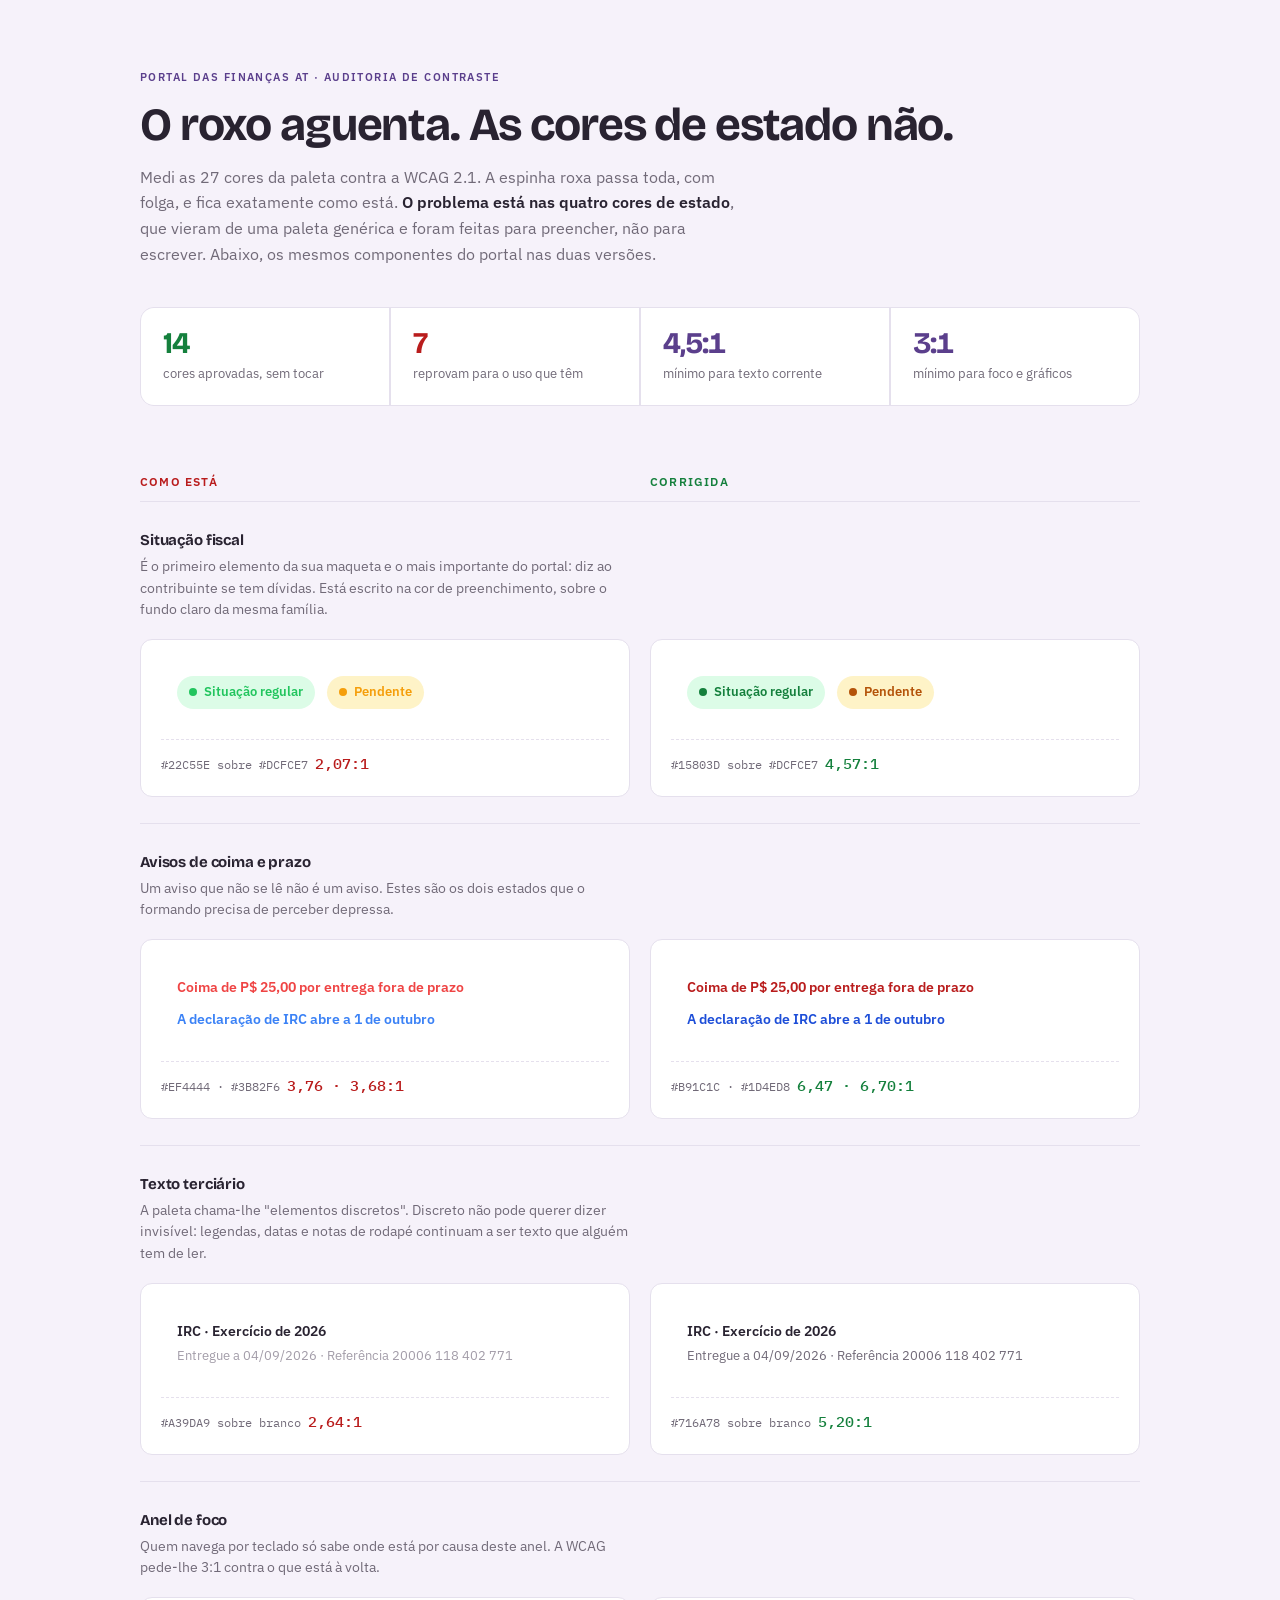
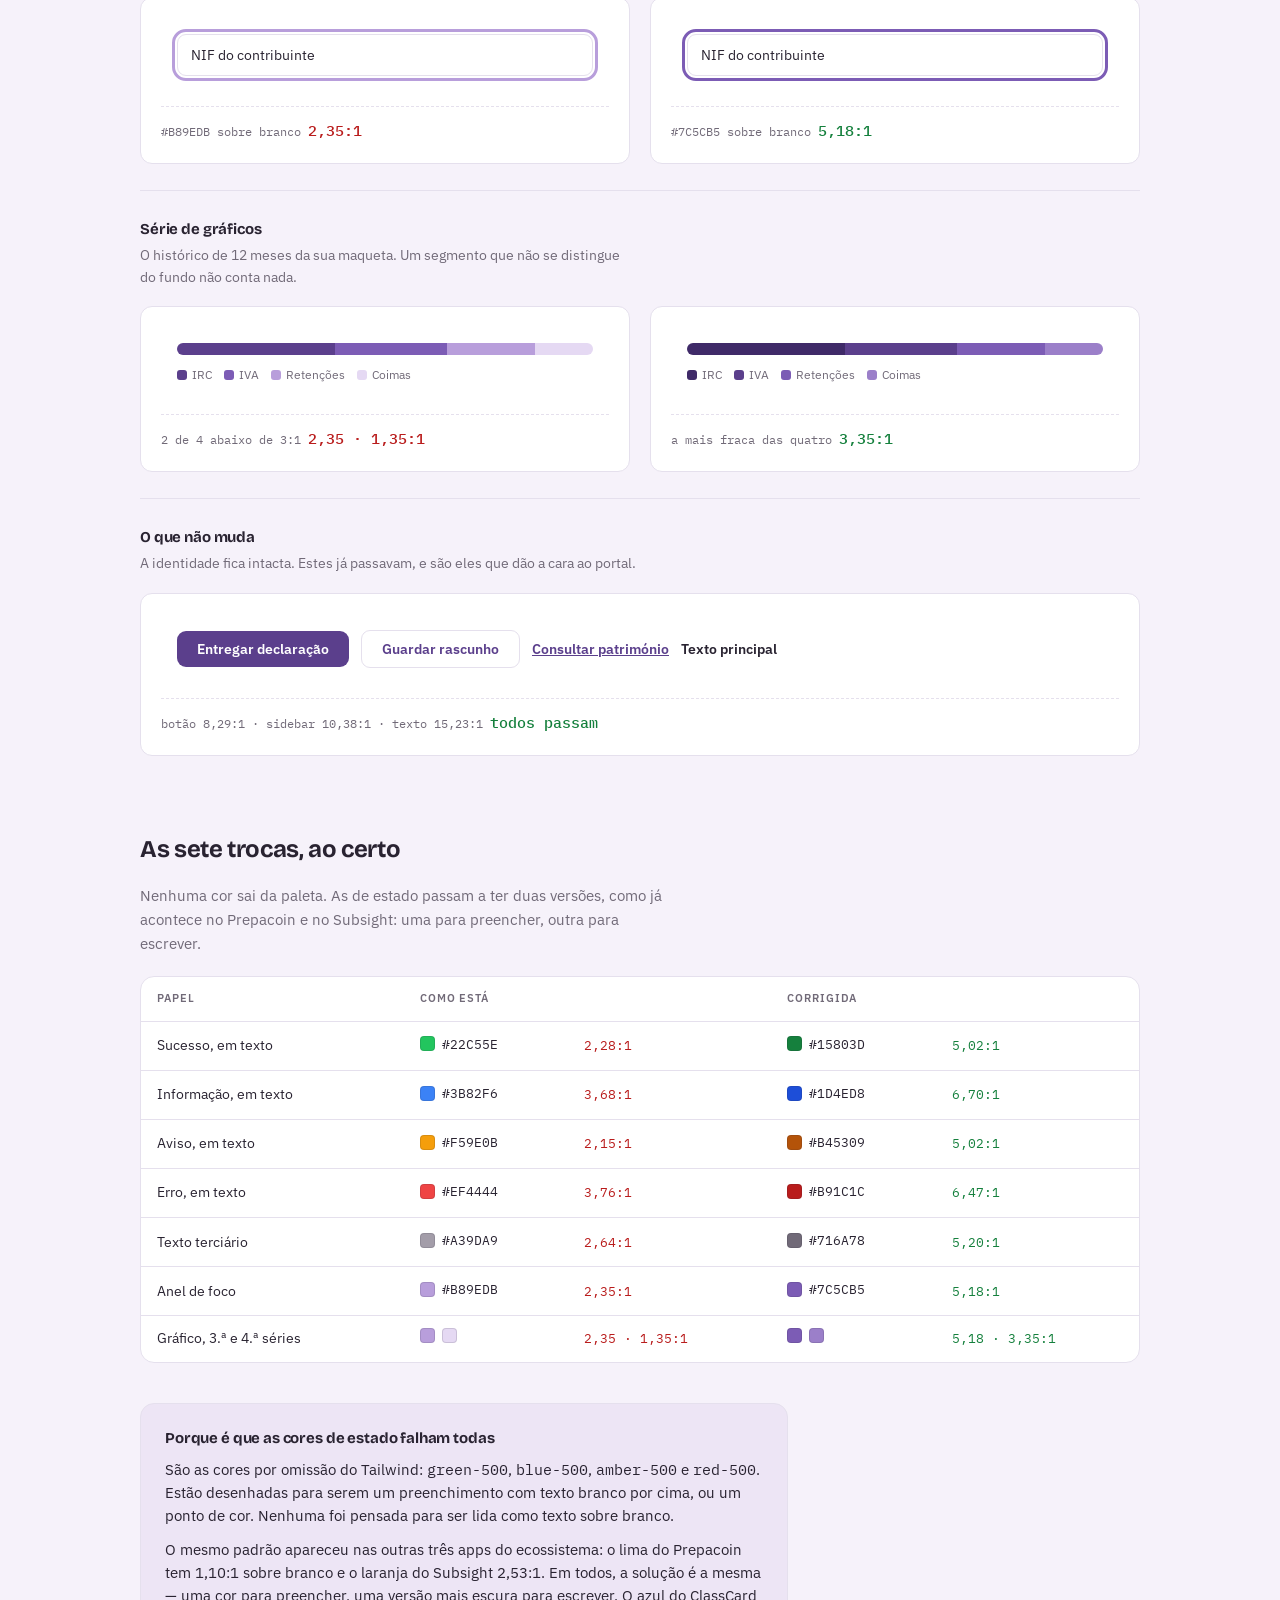
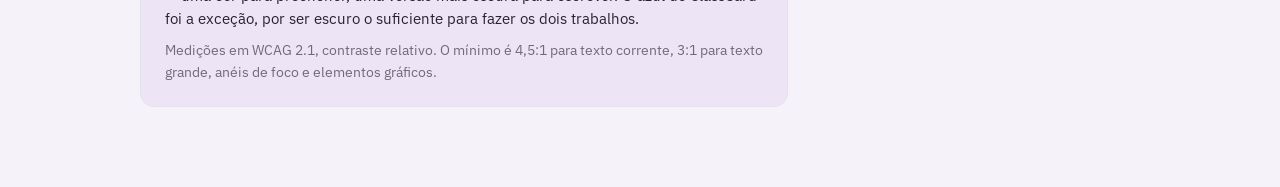
==== index.html @ 472fa44b "feat(at): biblioteca de design com a paleta auditada Primeiro passo do Portal das Finanças AT. A pág" ====
<!DOCTYPE html>
<html lang="pt-PT">
<head>
  <meta charset="UTF-8" />
  <meta name="viewport" content="width=device-width, initial-scale=1.0" />
  <title>Paleta do Portal das Finanças — Portal das Finanças AT</title>
  <link rel="preconnect" href="https://fonts.googleapis.com" />
  <link rel="preconnect" href="https://fonts.gstatic.com" crossorigin />
  <link rel="stylesheet" href="https://fonts.googleapis.com/css2?family=Bricolage+Grotesque:opsz,wght@12..96,500;12..96,700&family=IBM+Plex+Mono:wght@400;500&family=IBM+Plex+Sans:wght@400;500;600&display=swap" />
  <link rel="stylesheet" href="web/biblioteca/at.css?v=CSS" />
  <style>
    /* Só o que é próprio desta página. Cores, tipografia, forma e ritmo
       vivem em web/biblioteca/at.css. */

    .env { max-width: 1080px; margin: 0 auto; padding: clamp(28px, 5vw, 64px) clamp(18px, 4vw, 40px) 80px; }

    .selo {
      display: inline-block; font-size: 11px; font-weight: 600;
      letter-spacing: .13em; text-transform: uppercase;
      color: var(--at-roxo); margin-bottom: 14px;
    }
    .abre { max-width: 60ch; color: var(--at-texto-suave); margin-top: 16px; font-size: 16px; }
    .abre strong { color: var(--at-texto); font-weight: 600; }

    .rac, .rc { font-family: "IBM Plex Mono", ui-monospace, monospace; font-variant-numeric: tabular-nums; }

    /* veredicto */
    .veredicto {
      display: grid; gap: 2px; margin: 40px 0 8px;
      grid-template-columns: repeat(auto-fit, minmax(210px, 1fr));
      background: var(--at-linha); border: 1px solid var(--at-linha);
      border-radius: var(--at-r-painel); overflow: hidden;
    }
    .vc { background: var(--at-superficie); padding: 20px 22px; }
    .vc .n {
      font-family: "Bricolage Grotesque", sans-serif; font-size: 30px;
      font-weight: 700; line-height: 1; letter-spacing: -0.03em;
    }
    .vc .r { font-size: 13px; color: var(--at-texto-suave); margin-top: 6px; }
    .vc.bom .n { color: var(--at-ok-texto); }
    .vc.mau .n { color: var(--at-erro-texto); }

    /* cabeçalho das colunas, que acompanha o scroll */
    .colunas {
      position: sticky; top: 0; z-index: 2;
      display: grid; grid-template-columns: 1fr 1fr; gap: 20px;
      background: var(--at-chao); padding: 14px 0 10px; margin-top: 52px;
      border-bottom: 1px solid var(--at-linha);
    }
    .colunas div { font-size: 12px; font-weight: 600; letter-spacing: .1em; text-transform: uppercase; }
    .colunas .esq { color: var(--at-erro-texto); }
    .colunas .dir { color: var(--at-ok-texto); }

    /* linhas de comparação */
    .linha { padding: 26px 0; border-bottom: 1px solid var(--at-linha); }
    .linha > h3 { margin-bottom: 4px; }
    .linha > .porque { font-size: 13.5px; color: var(--at-texto-suave); max-width: 62ch; margin-bottom: 18px; }
    .par { display: grid; grid-template-columns: 1fr 1fr; gap: 20px; }
    .cel {
      background: var(--at-superficie); border: 1px solid var(--at-linha);
      border-radius: var(--at-r-panel, 12px); padding: 20px;
      display: flex; flex-direction: column; gap: 14px; min-width: 0;
    }
    .rac {
      font-size: 12px; display: flex; align-items: baseline; gap: 7px;
      padding-top: 12px; border-top: 1px dashed var(--at-linha); margin-top: auto;
    }
    .rac b { font-size: 15px; font-weight: 500; }
    .rac .falha { color: var(--at-erro-texto); }
    .rac .passa { color: var(--at-ok-texto); }
    .rac .cod { color: var(--at-texto-suave); }

    /* ── espécimes ────────────────────────────────────────────────
       Estes fragmentos mostram as cores EXATAS das duas paletas, por
       isso não passam pelos tokens: são amostras, não interface. É o
       único sítio da folha onde um literal é o correto. */
    .amostra { background: #FFFFFF; border-radius: var(--at-r-controlo); padding: 16px; }

    .badge {
      display: inline-flex; align-items: center; gap: 7px;
      font-size: 13px; font-weight: 600; padding: 6px 12px;
      border-radius: var(--at-r-pilula);
    }
    .badge .pt { width: 8px; height: 8px; border-radius: 50%; flex-shrink: 0; }
    .badge + .badge { margin-left: 8px; }

    .btn {
      display: inline-flex; align-items: center; justify-content: center;
      font: 600 14px/1 "IBM Plex Sans", sans-serif;
      padding: 11px 20px; border-radius: var(--at-r-controlo); border: none;
    }
    .campo {
      width: 100%; font: 400 14px/1 "IBM Plex Sans", sans-serif;
      padding: 11px 13px; border-radius: var(--at-r-controlo);
      background: #fff; border: 1px solid #E5E0ED; color: #292331;
    }

    .barras { display: flex; height: 12px; border-radius: var(--at-r-pilula); overflow: hidden; }
    .barras span { display: block; }
    .leg { display: flex; flex-wrap: wrap; gap: 12px; font-size: 12px; color: #716A78; margin-top: 10px; }
    .leg i { width: 10px; height: 10px; border-radius: 3px; display: inline-block; margin-right: 5px; vertical-align: -1px; }

    /* tabela */
    .tab-env {
      overflow-x: auto; margin-top: 14px; border: 1px solid var(--at-linha);
      border-radius: var(--at-r-painel); background: var(--at-superficie);
    }
    table { width: 100%; border-collapse: collapse; font-size: 13.5px; min-width: 560px; }
    th {
      text-align: left; font-size: 11px; font-weight: 600; letter-spacing: .08em;
      text-transform: uppercase; color: var(--at-texto-suave);
      padding: 13px 16px; border-bottom: 1px solid var(--at-linha); white-space: nowrap;
    }
    td { padding: 12px 16px; border-bottom: 1px solid var(--at-linha); vertical-align: middle; }
    tr:last-child td { border-bottom: none; }
    .pastilha { display: inline-flex; align-items: center; gap: 7px; }
    .pastilha i { width: 15px; height: 15px; border-radius: 4px; border: 1px solid rgba(41,35,49,.14); flex-shrink: 0; }
    td .rc { font-size: 12.5px; }

    .nota {
      margin-top: 40px; padding: 22px 24px; border-radius: var(--at-r-painel);
      background: var(--at-roxo-veu); border: 1px solid var(--at-linha);
      font-size: 14.5px; max-width: 72ch;
    }
    .nota h3 { margin-bottom: 8px; }
    .nota p + p { margin-top: 10px; }

    a { color: var(--at-roxo); }

    @media (max-width: 720px) {
      .par, .colunas { grid-template-columns: 1fr; }
      .colunas { position: static; }
      .cel { gap: 12px; }
    }
  </style>
</head>
<body>
<div class="env">

  <span class="selo">Portal das Finanças AT · Auditoria de contraste</span>
  <h1>O roxo aguenta. As cores de estado não.</h1>
  <p class="abre">
    Medi as 27 cores da paleta contra a WCAG 2.1. A espinha roxa passa toda,
    com folga, e fica exatamente como está. <strong>O problema está nas quatro
    cores de estado</strong>, que vieram de uma paleta genérica e foram feitas
    para preencher, não para escrever. Abaixo, os mesmos componentes do portal
    nas duas versões.
  </p>

  <div class="veredicto">
    <div class="vc bom"><div class="n">14</div><div class="r">cores aprovadas, sem tocar</div></div>
    <div class="vc mau"><div class="n">7</div><div class="r">reprovam para o uso que têm</div></div>
    <div class="vc"><div class="n mono" style="color:var(--at-roxo)">4,5:1</div><div class="r">mínimo para texto corrente</div></div>
    <div class="vc"><div class="n mono" style="color:var(--at-roxo)">3:1</div><div class="r">mínimo para foco e gráficos</div></div>
  </div>

  <div class="colunas">
    <div class="esq">Como está</div>
    <div class="dir">Corrigida</div>
  </div>

  <!-- 1. situação fiscal -->
  <section class="linha">
    <h3>Situação fiscal</h3>
    <p class="porque">
      É o primeiro elemento da sua maqueta e o mais importante do portal:
      diz ao contribuinte se tem dívidas. Está escrito na cor de preenchimento,
      sobre o fundo claro da mesma família.
    </p>
    <div class="par">
      <div class="cel">
        <div class="amostra">
          <span class="badge" style="background:#DCFCE7; color:#22C55E">
            <span class="pt" style="background:#22C55E"></span>Situação regular
          </span>
          <span class="badge" style="background:#FEF3C7; color:#F59E0B">
            <span class="pt" style="background:#F59E0B"></span>Pendente
          </span>
        </div>
        <div class="rac"><span class="cod">#22C55E sobre #DCFCE7</span> <b class="falha">2,07:1</b></div>
      </div>
      <div class="cel">
        <div class="amostra">
          <span class="badge" style="background:#DCFCE7; color:#15803D">
            <span class="pt" style="background:#15803D"></span>Situação regular
          </span>
          <span class="badge" style="background:#FEF3C7; color:#B45309">
            <span class="pt" style="background:#B45309"></span>Pendente
          </span>
        </div>
        <div class="rac"><span class="cod">#15803D sobre #DCFCE7</span> <b class="passa">4,57:1</b></div>
      </div>
    </div>
  </section>

  <!-- 2. alertas -->
  <section class="linha">
    <h3>Avisos de coima e prazo</h3>
    <p class="porque">
      Um aviso que não se lê não é um aviso. Estes são os dois estados que
      o formando precisa de perceber depressa.
    </p>
    <div class="par">
      <div class="cel">
        <div class="amostra">
          <p style="margin:0 0 10px; color:#EF4444; font-weight:600; font-size:14px">
            Coima de P$ 25,00 por entrega fora de prazo
          </p>
          <p style="margin:0; color:#3B82F6; font-weight:600; font-size:14px">
            A declaração de IRC abre a 1 de outubro
          </p>
        </div>
        <div class="rac"><span class="cod">#EF4444 · #3B82F6</span> <b class="falha">3,76 · 3,68:1</b></div>
      </div>
      <div class="cel">
        <div class="amostra">
          <p style="margin:0 0 10px; color:#B91C1C; font-weight:600; font-size:14px">
            Coima de P$ 25,00 por entrega fora de prazo
          </p>
          <p style="margin:0; color:#1D4ED8; font-weight:600; font-size:14px">
            A declaração de IRC abre a 1 de outubro
          </p>
        </div>
        <div class="rac"><span class="cod">#B91C1C · #1D4ED8</span> <b class="passa">6,47 · 6,70:1</b></div>
      </div>
    </div>
  </section>

  <!-- 3. texto terciário -->
  <section class="linha">
    <h3>Texto terciário</h3>
    <p class="porque">
      A paleta chama-lhe "elementos discretos". Discreto não pode querer
      dizer invisível: legendas, datas e notas de rodapé continuam a ser
      texto que alguém tem de ler.
    </p>
    <div class="par">
      <div class="cel">
        <div class="amostra">
          <p style="margin:0; color:#292331; font-weight:600; font-size:14px">IRC · Exercício de 2026</p>
          <p style="margin:4px 0 0; color:#A39DA9; font-size:13px">Entregue a 04/09/2026 · Referência 20006 118 402 771</p>
        </div>
        <div class="rac"><span class="cod">#A39DA9 sobre branco</span> <b class="falha">2,64:1</b></div>
      </div>
      <div class="cel">
        <div class="amostra">
          <p style="margin:0; color:#292331; font-weight:600; font-size:14px">IRC · Exercício de 2026</p>
          <p style="margin:4px 0 0; color:#716A78; font-size:13px">Entregue a 04/09/2026 · Referência 20006 118 402 771</p>
        </div>
        <div class="rac"><span class="cod">#716A78 sobre branco</span> <b class="passa">5,20:1</b></div>
      </div>
    </div>
  </section>

  <!-- 4. foco -->
  <section class="linha">
    <h3>Anel de foco</h3>
    <p class="porque">
      Quem navega por teclado só sabe onde está por causa deste anel.
      A WCAG pede-lhe 3:1 contra o que está à volta.
    </p>
    <div class="par">
      <div class="cel">
        <div class="amostra">
          <input class="campo" value="NIF do contribuinte" readonly
                 style="outline:3px solid #B89EDB; outline-offset:2px">
        </div>
        <div class="rac"><span class="cod">#B89EDB sobre branco</span> <b class="falha">2,35:1</b></div>
      </div>
      <div class="cel">
        <div class="amostra">
          <input class="campo" value="NIF do contribuinte" readonly
                 style="outline:3px solid #7C5CB5; outline-offset:2px">
        </div>
        <div class="rac"><span class="cod">#7C5CB5 sobre branco</span> <b class="passa">5,18:1</b></div>
      </div>
    </div>
  </section>

  <!-- 5. gráficos -->
  <section class="linha">
    <h3>Série de gráficos</h3>
    <p class="porque">
      O histórico de 12 meses da sua maqueta. Um segmento que não se
      distingue do fundo não conta nada.
    </p>
    <div class="par">
      <div class="cel">
        <div class="amostra">
          <div class="barras">
            <span style="width:38%; background:#5B3F8C"></span>
            <span style="width:27%; background:#7C5CB5"></span>
            <span style="width:21%; background:#B89EDB"></span>
            <span style="width:14%; background:#E5D9F3"></span>
          </div>
          <div class="leg">
            <span><i style="background:#5B3F8C"></i>IRC</span>
            <span><i style="background:#7C5CB5"></i>IVA</span>
            <span><i style="background:#B89EDB"></i>Retenções</span>
            <span><i style="background:#E5D9F3"></i>Coimas</span>
          </div>
        </div>
        <div class="rac"><span class="cod">2 de 4 abaixo de 3:1</span> <b class="falha">2,35 · 1,35:1</b></div>
      </div>
      <div class="cel">
        <div class="amostra">
          <div class="barras">
            <span style="width:38%; background:#3F2A68"></span>
            <span style="width:27%; background:#5B3F8C"></span>
            <span style="width:21%; background:#7C5CB5"></span>
            <span style="width:14%; background:#9B7FC9"></span>
          </div>
          <div class="leg">
            <span><i style="background:#3F2A68"></i>IRC</span>
            <span><i style="background:#5B3F8C"></i>IVA</span>
            <span><i style="background:#7C5CB5"></i>Retenções</span>
            <span><i style="background:#9B7FC9"></i>Coimas</span>
          </div>
        </div>
        <div class="rac"><span class="cod">a mais fraca das quatro</span> <b class="passa">3,35:1</b></div>
      </div>
    </div>
  </section>

  <!-- 6. o que não muda -->
  <section class="linha" style="border-bottom:none">
    <h3>O que não muda</h3>
    <p class="porque">
      A identidade fica intacta. Estes já passavam, e são eles que dão
      a cara ao portal.
    </p>
    <div class="par">
      <div class="cel" style="grid-column:1 / -1">
        <div class="amostra" style="display:flex; flex-wrap:wrap; gap:12px; align-items:center">
          <button class="btn" style="background:#5B3F8C; color:#fff">Entregar declaração</button>
          <button class="btn" style="background:#fff; color:#5B3F8C; border:1px solid #E5E0ED">Guardar rascunho</button>
          <span style="color:#5B3F8C; font-weight:600; font-size:14px; text-decoration:underline">Consultar património</span>
          <span style="color:#292331; font-weight:600; font-size:14px">Texto principal</span>
        </div>
        <div class="rac">
          <span class="cod">botão 8,29:1 · sidebar 10,38:1 · texto 15,23:1</span>
          <b class="passa">todos passam</b>
        </div>
      </div>
    </div>
  </section>

  <!-- tabela -->
  <h2 style="margin-top:48px">As sete trocas, ao certo</h2>
  <p class="abre" style="margin-bottom:20px; font-size:15px">
    Nenhuma cor sai da paleta. As de estado passam a ter duas versões, como
    já acontece no Prepacoin e no Subsight: uma para preencher, outra para
    escrever.
  </p>
  <div class="tab-env">
    <table>
      <thead>
        <tr><th>Papel</th><th>Como está</th><th></th><th>Corrigida</th><th></th></tr>
      </thead>
      <tbody>
        <tr>
          <td>Sucesso, em texto</td>
          <td><span class="pastilha"><i style="background:#22C55E"></i><span class="rc">#22C55E</span></span></td>
          <td><span class="rc" style="color:var(--at-erro-texto)">2,28:1</span></td>
          <td><span class="pastilha"><i style="background:#15803D"></i><span class="rc">#15803D</span></span></td>
          <td><span class="rc" style="color:var(--at-ok-texto)">5,02:1</span></td>
        </tr>
        <tr>
          <td>Informação, em texto</td>
          <td><span class="pastilha"><i style="background:#3B82F6"></i><span class="rc">#3B82F6</span></span></td>
          <td><span class="rc" style="color:var(--at-erro-texto)">3,68:1</span></td>
          <td><span class="pastilha"><i style="background:#1D4ED8"></i><span class="rc">#1D4ED8</span></span></td>
          <td><span class="rc" style="color:var(--at-ok-texto)">6,70:1</span></td>
        </tr>
        <tr>
          <td>Aviso, em texto</td>
          <td><span class="pastilha"><i style="background:#F59E0B"></i><span class="rc">#F59E0B</span></span></td>
          <td><span class="rc" style="color:var(--at-erro-texto)">2,15:1</span></td>
          <td><span class="pastilha"><i style="background:#B45309"></i><span class="rc">#B45309</span></span></td>
          <td><span class="rc" style="color:var(--at-ok-texto)">5,02:1</span></td>
        </tr>
        <tr>
          <td>Erro, em texto</td>
          <td><span class="pastilha"><i style="background:#EF4444"></i><span class="rc">#EF4444</span></span></td>
          <td><span class="rc" style="color:var(--at-erro-texto)">3,76:1</span></td>
          <td><span class="pastilha"><i style="background:#B91C1C"></i><span class="rc">#B91C1C</span></span></td>
          <td><span class="rc" style="color:var(--at-ok-texto)">6,47:1</span></td>
        </tr>
        <tr>
          <td>Texto terciário</td>
          <td><span class="pastilha"><i style="background:#A39DA9"></i><span class="rc">#A39DA9</span></span></td>
          <td><span class="rc" style="color:var(--at-erro-texto)">2,64:1</span></td>
          <td><span class="pastilha"><i style="background:#716A78"></i><span class="rc">#716A78</span></span></td>
          <td><span class="rc" style="color:var(--at-ok-texto)">5,20:1</span></td>
        </tr>
        <tr>
          <td>Anel de foco</td>
          <td><span class="pastilha"><i style="background:#B89EDB"></i><span class="rc">#B89EDB</span></span></td>
          <td><span class="rc" style="color:var(--at-erro-texto)">2,35:1</span></td>
          <td><span class="pastilha"><i style="background:#7C5CB5"></i><span class="rc">#7C5CB5</span></span></td>
          <td><span class="rc" style="color:var(--at-ok-texto)">5,18:1</span></td>
        </tr>
        <tr>
          <td>Gráfico, 3.ª e 4.ª séries</td>
          <td><span class="pastilha"><i style="background:#B89EDB"></i><i style="background:#E5D9F3"></i></span></td>
          <td><span class="rc" style="color:var(--at-erro-texto)">2,35 · 1,35:1</span></td>
          <td><span class="pastilha"><i style="background:#7C5CB5"></i><i style="background:#9B7FC9"></i></span></td>
          <td><span class="rc" style="color:var(--at-ok-texto)">5,18 · 3,35:1</span></td>
        </tr>
      </tbody>
    </table>
  </div>

  <div class="nota">
    <h3>Porque é que as cores de estado falham todas</h3>
    <p>
      São as cores por omissão do Tailwind: <span class="mono">green-500</span>,
      <span class="mono">blue-500</span>, <span class="mono">amber-500</span> e
      <span class="mono">red-500</span>. Estão desenhadas para serem um
      preenchimento com texto branco por cima, ou um ponto de cor. Nenhuma foi
      pensada para ser lida como texto sobre branco.
    </p>
    <p>
      O mesmo padrão apareceu nas outras três apps do ecossistema: o lima do
      Prepacoin tem 1,10:1 sobre branco e o laranja do Subsight 2,53:1. Em
      todos, a solução é a mesma — uma cor para preencher, uma versão mais
      escura para escrever. O azul do ClassCard foi a exceção, por ser escuro
      o suficiente para fazer os dois trabalhos.
    </p>
    <p style="color:var(--at-texto-suave); font-size:13.5px">
      Medições em WCAG 2.1, contraste relativo. O mínimo é 4,5:1 para texto
      corrente, 3:1 para texto grande, anéis de foco e elementos gráficos.
    </p>
  </div>

</div>
</body>
</html>
---- web/biblioteca/at.css ----
/* ═══════════════════════════════════════════════════════════════════
   PORTAL DAS FINANÇAS AT — biblioteca de design
   Autoridade Tributária do ecossistema Prepara Portugal.

   Paleta fornecida pelo Germano (2026-09-05) e AUDITADA contra a
   WCAG 2.1 antes de entrar. O resultado está em `index.html`.

   O QUE A AUDITORIA ENCONTROU

   A espinha roxa passa toda e fica intocada:
     #292331 texto principal ... 15,23:1
     #3F2A68 roxo escuro ....... 12,05:1
     #4A3279 sidebar ........... 10,38:1 (com branco por cima)
     #5B3F8C roxo principal ..... 8,29:1  (serve de texto E de botão)
     #716A78 texto secundário ... 5,20:1
     #7C5CB5 roxo claro ......... 5,18:1

   As quatro cores de estado NÃO passavam. São as cores por omissão do
   Tailwind (green-500, blue-500, amber-500, red-500), desenhadas para
   preencher com branco por cima, nunca para serem lidas como texto:

     #22C55E sucesso ..... 2,28:1 sobre branco, 2,07:1 sobre #DCFCE7
     #F59E0B aviso ....... 2,15:1
     #EF4444 erro ........ 3,76:1
     #3B82F6 informação .. 3,68:1

   Daí a REGRA desta biblioteca, a mesma que já vale no Prepacoin e no
   Subsight: cada cor de estado tem DUAS versões, uma para preencher e
   uma, mais escura, para escrever. O `--at-ok` pinta o ponto e o fundo;
   o `--at-ok-texto` escreve por cima dele.

   Mais três correções, pela mesma razão:
     texto terciário  #A39DA9 (2,64:1) → #716A78 (5,20:1)
     anel de foco     #B89EDB (2,35:1) → #7C5CB5 (5,18:1)
     gráficos 3 e 4   #B89EDB / #E5D9F3 → #7C5CB5 / #9B7FC9

   Nenhuma cor saiu da paleta. Os tons originais que reprovavam como
   texto continuam cá, no papel para que foram feitos: preencher.
   ═══════════════════════════════════════════════════════════════════ */

:root {
  /* ── marca ── */
  --at-roxo-escuro: #3F2A68;
  --at-roxo: #5B3F8C;
  --at-roxo-claro: #7C5CB5;
  --at-roxo-veu: #EDE5F5;
  --at-sidebar: #4A3279;
  --at-hover: #6D4AB5;
  --at-ativo: #503A73;

  /* ── superfícies ── */
  --at-chao: #F6F2FA;
  --at-superficie: #FFFFFF;
  --at-cinza: #F9F7FB;
  --at-linha: #E5E0ED;

  /* ── texto ── */
  --at-texto: #292331;
  --at-texto-suave: #716A78;
  /* o #A39DA9 da paleta original dava 2,64:1 e não entra como texto */

  /* ── estado: preencher | escrever ── */
  --at-ok: #22C55E;          --at-ok-texto: #15803D;    --at-ok-veu: #DCFCE7;
  --at-info: #3B82F6;        --at-info-texto: #1D4ED8;  --at-info-veu: #DBEAFE;
  --at-aviso: #F59E0B;       --at-aviso-texto: #B45309; --at-aviso-veu: #FEF3C7;
  --at-erro: #EF4444;        --at-erro-texto: #B91C1C;  --at-erro-veu: #FDE2E2;

  /* ── séries de gráficos, todas acima de 3:1 sobre branco ── */
  --at-s1: #3F2A68;
  --at-s2: #5B3F8C;
  --at-s3: #7C5CB5;
  --at-s4: #9B7FC9;

  /* ── forma e ritmo ── */
  --at-r-marca: 6px;
  --at-r-controlo: 9px;
  --at-r-painel: 14px;
  --at-r-pilula: 999px;

  --at-e1: 4px;  --at-e2: 8px;  --at-e3: 12px; --at-e4: 16px;
  --at-e5: 24px; --at-e6: 32px; --at-e7: 48px; --at-e8: 64px;

  --at-sombra: 0 1px 2px rgba(41, 35, 49, .04), 0 8px 24px rgba(41, 35, 49, .06);

  color-scheme: light;
}

* { box-sizing: border-box; }

/* rede de segurança: uma regra de autor com `display` vence o [hidden]
   nativo. Já aconteceu três vezes neste ecossistema. */
[hidden] { display: none !important; }

body {
  margin: 0;
  background: var(--at-chao);
  color: var(--at-texto);
  font-family: "IBM Plex Sans", system-ui, -apple-system, "Segoe UI", sans-serif;
  font-size: 15px;
  line-height: 1.6;
  -webkit-font-smoothing: antialiased;
}

h1, h2, h3 {
  font-family: "Bricolage Grotesque", "IBM Plex Sans", system-ui, sans-serif;
  margin: 0;
  text-wrap: balance;
}
h1 { font-size: clamp(30px, 5vw, 46px); font-weight: 700; letter-spacing: -0.025em; line-height: 1.05; }
h2 { font-size: clamp(19px, 2.6vw, 24px); font-weight: 700; letter-spacing: -0.015em; }
h3 { font-size: 15px; font-weight: 700; letter-spacing: -0.01em; }
p { margin: 0; }

.mono { font-family: "IBM Plex Mono", ui-monospace, monospace; font-variant-numeric: tabular-nums; }

:focus-visible {
  outline: 2px solid var(--at-roxo-claro);
  outline-offset: 2px;
  border-radius: var(--at-r-marca);
}

@media (prefers-reduced-motion: reduce) {
  *, *::before, *::after {
    animation-duration: .01ms !important;
    transition-duration: .01ms !important;
  }
}
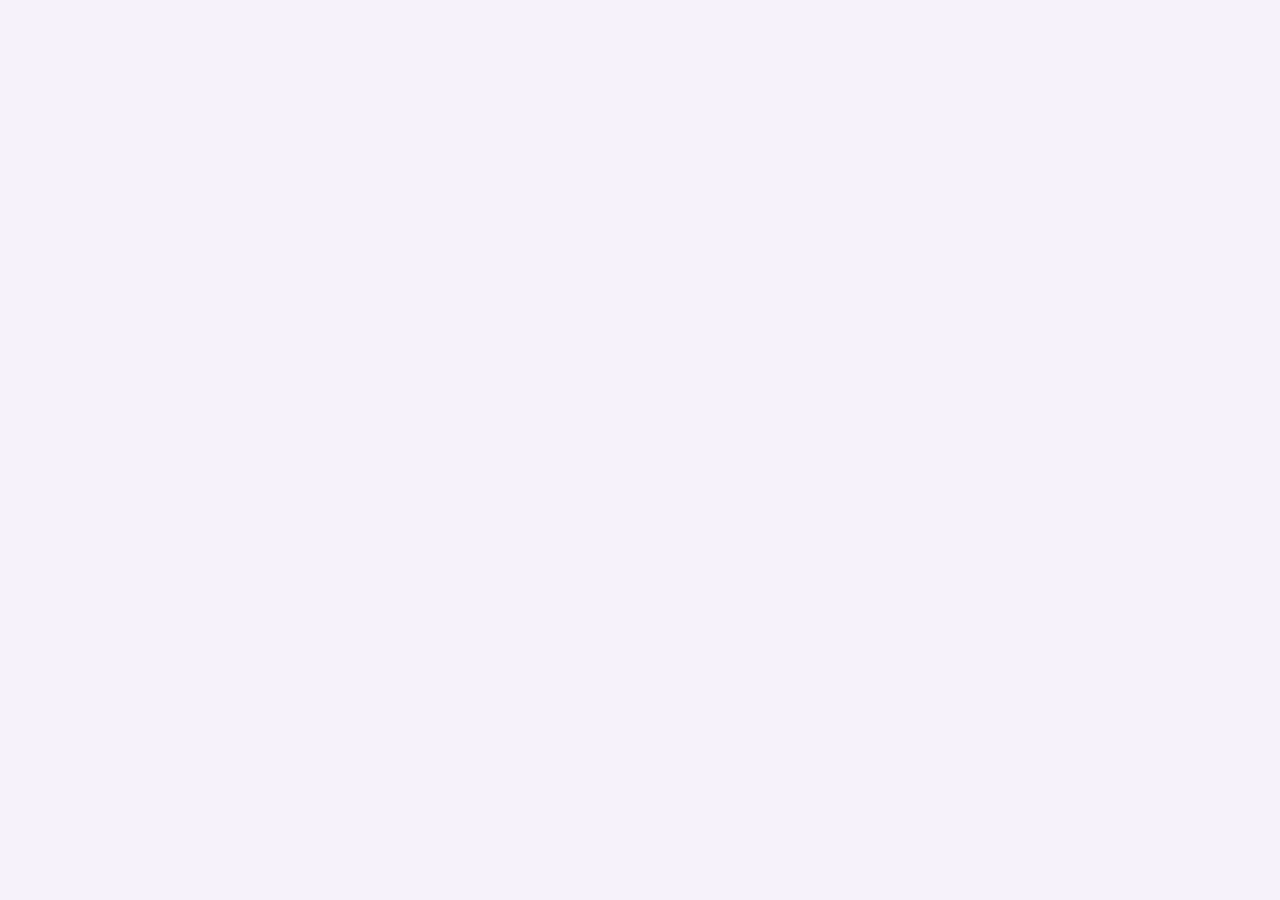
==== commit d2e20ac6: "feat(at): ecrãs de entrada e início, e o motor fiscal A app da AT deixa de ser só biblioteca de desi" ====
--- a/index.html
+++ b/index.html
@@ -3,436 +3,139 @@
 <head>
   <meta charset="UTF-8" />
   <meta name="viewport" content="width=device-width, initial-scale=1.0" />
-  <title>Paleta do Portal das Finanças — Portal das Finanças AT</title>
+  <meta name="at-versao" content="c5be3e5cabaf" />
+  <title>Portal das Finanças</title>
+  <link rel="icon" href="favicon-32.png" />
+  <link rel="apple-touch-icon" href="apple-touch-icon.png" />
   <link rel="preconnect" href="https://fonts.googleapis.com" />
   <link rel="preconnect" href="https://fonts.gstatic.com" crossorigin />
   <link rel="stylesheet" href="https://fonts.googleapis.com/css2?family=Bricolage+Grotesque:opsz,wght@12..96,500;12..96,700&family=IBM+Plex+Mono:wght@400;500&family=IBM+Plex+Sans:wght@400;500;600&display=swap" />
-  <link rel="stylesheet" href="web/biblioteca/at.css?v=CSS" />
-  <style>
-    /* Só o que é próprio desta página. Cores, tipografia, forma e ritmo
-       vivem em web/biblioteca/at.css. */
-
-    .env { max-width: 1080px; margin: 0 auto; padding: clamp(28px, 5vw, 64px) clamp(18px, 4vw, 40px) 80px; }
-
-    .selo {
-      display: inline-block; font-size: 11px; font-weight: 600;
-      letter-spacing: .13em; text-transform: uppercase;
-      color: var(--at-roxo); margin-bottom: 14px;
-    }
-    .abre { max-width: 60ch; color: var(--at-texto-suave); margin-top: 16px; font-size: 16px; }
-    .abre strong { color: var(--at-texto); font-weight: 600; }
-
-    .rac, .rc { font-family: "IBM Plex Mono", ui-monospace, monospace; font-variant-numeric: tabular-nums; }
-
-    /* veredicto */
-    .veredicto {
-      display: grid; gap: 2px; margin: 40px 0 8px;
-      grid-template-columns: repeat(auto-fit, minmax(210px, 1fr));
-      background: var(--at-linha); border: 1px solid var(--at-linha);
-      border-radius: var(--at-r-painel); overflow: hidden;
-    }
-    .vc { background: var(--at-superficie); padding: 20px 22px; }
-    .vc .n {
-      font-family: "Bricolage Grotesque", sans-serif; font-size: 30px;
-      font-weight: 700; line-height: 1; letter-spacing: -0.03em;
-    }
-    .vc .r { font-size: 13px; color: var(--at-texto-suave); margin-top: 6px; }
-    .vc.bom .n { color: var(--at-ok-texto); }
-    .vc.mau .n { color: var(--at-erro-texto); }
-
-    /* cabeçalho das colunas, que acompanha o scroll */
-    .colunas {
-      position: sticky; top: 0; z-index: 2;
-      display: grid; grid-template-columns: 1fr 1fr; gap: 20px;
-      background: var(--at-chao); padding: 14px 0 10px; margin-top: 52px;
-      border-bottom: 1px solid var(--at-linha);
-    }
-    .colunas div { font-size: 12px; font-weight: 600; letter-spacing: .1em; text-transform: uppercase; }
-    .colunas .esq { color: var(--at-erro-texto); }
-    .colunas .dir { color: var(--at-ok-texto); }
-
-    /* linhas de comparação */
-    .linha { padding: 26px 0; border-bottom: 1px solid var(--at-linha); }
-    .linha > h3 { margin-bottom: 4px; }
-    .linha > .porque { font-size: 13.5px; color: var(--at-texto-suave); max-width: 62ch; margin-bottom: 18px; }
-    .par { display: grid; grid-template-columns: 1fr 1fr; gap: 20px; }
-    .cel {
-      background: var(--at-superficie); border: 1px solid var(--at-linha);
-      border-radius: var(--at-r-panel, 12px); padding: 20px;
-      display: flex; flex-direction: column; gap: 14px; min-width: 0;
-    }
-    .rac {
-      font-size: 12px; display: flex; align-items: baseline; gap: 7px;
-      padding-top: 12px; border-top: 1px dashed var(--at-linha); margin-top: auto;
-    }
-    .rac b { font-size: 15px; font-weight: 500; }
-    .rac .falha { color: var(--at-erro-texto); }
-    .rac .passa { color: var(--at-ok-texto); }
-    .rac .cod { color: var(--at-texto-suave); }
-
-    /* ── espécimes ────────────────────────────────────────────────
-       Estes fragmentos mostram as cores EXATAS das duas paletas, por
-       isso não passam pelos tokens: são amostras, não interface. É o
-       único sítio da folha onde um literal é o correto. */
-    .amostra { background: #FFFFFF; border-radius: var(--at-r-controlo); padding: 16px; }
-
-    .badge {
-      display: inline-flex; align-items: center; gap: 7px;
-      font-size: 13px; font-weight: 600; padding: 6px 12px;
-      border-radius: var(--at-r-pilula);
-    }
-    .badge .pt { width: 8px; height: 8px; border-radius: 50%; flex-shrink: 0; }
-    .badge + .badge { margin-left: 8px; }
-
-    .btn {
-      display: inline-flex; align-items: center; justify-content: center;
-      font: 600 14px/1 "IBM Plex Sans", sans-serif;
-      padding: 11px 20px; border-radius: var(--at-r-controlo); border: none;
-    }
-    .campo {
-      width: 100%; font: 400 14px/1 "IBM Plex Sans", sans-serif;
-      padding: 11px 13px; border-radius: var(--at-r-controlo);
-      background: #fff; border: 1px solid #E5E0ED; color: #292331;
-    }
-
-    .barras { display: flex; height: 12px; border-radius: var(--at-r-pilula); overflow: hidden; }
-    .barras span { display: block; }
-    .leg { display: flex; flex-wrap: wrap; gap: 12px; font-size: 12px; color: #716A78; margin-top: 10px; }
-    .leg i { width: 10px; height: 10px; border-radius: 3px; display: inline-block; margin-right: 5px; vertical-align: -1px; }
-
-    /* tabela */
-    .tab-env {
-      overflow-x: auto; margin-top: 14px; border: 1px solid var(--at-linha);
-      border-radius: var(--at-r-painel); background: var(--at-superficie);
-    }
-    table { width: 100%; border-collapse: collapse; font-size: 13.5px; min-width: 560px; }
-    th {
-      text-align: left; font-size: 11px; font-weight: 600; letter-spacing: .08em;
-      text-transform: uppercase; color: var(--at-texto-suave);
-      padding: 13px 16px; border-bottom: 1px solid var(--at-linha); white-space: nowrap;
-    }
-    td { padding: 12px 16px; border-bottom: 1px solid var(--at-linha); vertical-align: middle; }
-    tr:last-child td { border-bottom: none; }
-    .pastilha { display: inline-flex; align-items: center; gap: 7px; }
-    .pastilha i { width: 15px; height: 15px; border-radius: 4px; border: 1px solid rgba(41,35,49,.14); flex-shrink: 0; }
-    td .rc { font-size: 12.5px; }
-
-    .nota {
-      margin-top: 40px; padding: 22px 24px; border-radius: var(--at-r-painel);
-      background: var(--at-roxo-veu); border: 1px solid var(--at-linha);
-      font-size: 14.5px; max-width: 72ch;
-    }
-    .nota h3 { margin-bottom: 8px; }
-    .nota p + p { margin-top: 10px; }
-
-    a { color: var(--at-roxo); }
-
-    @media (max-width: 720px) {
-      .par, .colunas { grid-template-columns: 1fr; }
-      .colunas { position: static; }
-      .cel { gap: 12px; }
-    }
-  </style>
+  <link rel="stylesheet" href="web/biblioteca/at.css?v=c33fdffd" />
 </head>
 <body>
-<div class="env">
 
-  <span class="selo">Portal das Finanças AT · Auditoria de contraste</span>
-  <h1>O roxo aguenta. As cores de estado não.</h1>
-  <p class="abre">
-    Medi as 27 cores da paleta contra a WCAG 2.1. A espinha roxa passa toda,
-    com folga, e fica exatamente como está. <strong>O problema está nas quatro
-    cores de estado</strong>, que vieram de uma paleta genérica e foram feitas
-    para preencher, não para escrever. Abaixo, os mesmos componentes do portal
-    nas duas versões.
-  </p>
+  <!-- ══ ENTRADA — só a quem ainda não entrou ══════════════════════════ -->
+  <div id="area-entrada" class="at-entrada" hidden>
+    <div class="at-entrada-cartao">
+      <div class="at-entrada-marca">
+        <picture>
+          <source srcset="web/marca/at-marca.webp" type="image/webp" />
+          <img src="web/marca/at-marca.png" alt="" width="44" height="44" />
+        </picture>
+        <span>Portal das Finanças<small>Prepara Portugal</small></span>
+      </div>
 
-  <div class="veredicto">
-    <div class="vc bom"><div class="n">14</div><div class="r">cores aprovadas, sem tocar</div></div>
-    <div class="vc mau"><div class="n">7</div><div class="r">reprovam para o uso que têm</div></div>
-    <div class="vc"><div class="n mono" style="color:var(--at-roxo)">4,5:1</div><div class="r">mínimo para texto corrente</div></div>
-    <div class="vc"><div class="n mono" style="color:var(--at-roxo)">3:1</div><div class="r">mínimo para foco e gráficos</div></div>
+      <h1>Entrar</h1>
+      <p class="at-suave">
+        Entregue declarações, comunique faturas e pague o que deve ao Estado.
+      </p>
+
+      <form id="form-login">
+        <div class="at-campo">
+          <label for="email">Email de login</label>
+          <input id="email" type="email" required autocomplete="username"
+                 placeholder="nome@prepara.pt" />
+        </div>
+
+        <div class="at-campo">
+          <label for="senha">Senha</label>
+          <input id="senha" type="password" required autocomplete="current-password"
+                 placeholder="A sua senha" />
+        </div>
+
+        <button type="submit" class="at-botao" style="width:100%">Entrar</button>
+        <p class="at-msg" id="msg-login"></p>
+      </form>
+
+      <p class="at-ajuda" style="margin-top:var(--at-e4)">
+        Esqueceu-se da senha? Peça ao professor para a repor.
+      </p>
+    </div>
   </div>
 
-  <div class="colunas">
-    <div class="esq">Como está</div>
-    <div class="dir">Corrigida</div>
+  <!-- ══ APLICAÇÃO ═════════════════════════════════════════════════════ -->
+  <div id="area-app" class="at-app" hidden>
+    <aside class="at-lateral" id="lateral"></aside>
+
+    <div class="at-principal">
+      <header class="at-topo">
+        <div>
+          <p class="at-sobretitulo">Situação fiscal</p>
+          <strong id="nome-empresa" style="font-size:15px">—</strong>
+        </div>
+        <div class="at-fila">
+          <span class="at-suave mono" id="cedula-empresa" style="font-size:13px"></span>
+          <button type="button" class="at-botao at-botao-linha" id="btn-sair">Sair</button>
+        </div>
+      </header>
+
+      <main class="at-conteudo">
+
+        <!-- quem não representa uma empresa não tem nada a declarar -->
+        <div id="area-sem-empresa" class="at-cartao" hidden style="max-width:560px">
+          <h2 style="margin-top:0">Só empresas declaram</h2>
+          <p class="at-suave">
+            A sua cédula não está vinculada a nenhuma empresa. Um imposto é
+            sempre de alguém — e aqui esse alguém é uma empresa.
+          </p>
+        </div>
+
+        <div id="area-situacao" hidden>
+
+          <!-- o estado, em três hipóteses e uma frase -->
+          <section class="at-hero" id="hero">
+            <div class="at-situacao">
+              <div class="at-situacao-icone" id="situacao-icone"></div>
+              <div>
+                <div class="at-situacao-titulo" id="situacao-titulo">A carregar…</div>
+                <p class="at-situacao-nota" id="situacao-nota"></p>
+              </div>
+            </div>
+          </section>
+
+          <!-- o período em curso: o que falta fazer, por ordem -->
+          <section class="at-cartao" style="margin-top:var(--at-e5)">
+            <div class="at-cartao-cabeca">
+              <div>
+                <h2 style="margin:0">O período em curso</h2>
+                <p class="at-suave" style="margin:4px 0 0" id="periodo-nome">—</p>
+              </div>
+              <span id="periodo-selo"></span>
+            </div>
+
+            <div class="at-grade" id="periodo-numeros"></div>
+
+            <ol class="at-pilha" id="periodo-passos" style="margin-top:var(--at-e5)"></ol>
+          </section>
+
+          <!-- por pagar à AT -->
+          <section class="at-cartao" id="painel-por-pagar" hidden style="margin-top:var(--at-e5)">
+            <div class="at-cartao-cabeca">
+              <h2 style="margin:0">Por pagar</h2>
+              <a class="at-botao at-botao-linha" href="pagamentos.html">Ver pagamentos</a>
+            </div>
+            <div id="lista-por-pagar"></div>
+          </section>
+
+          <!-- o que já ficou entregue -->
+          <section class="at-cartao" style="margin-top:var(--at-e5)">
+            <div class="at-cartao-cabeca">
+              <h2 style="margin:0">Entregas com protocolo</h2>
+              <a class="at-botao at-botao-linha" href="consultar.html">Consultar protocolo</a>
+            </div>
+            <div id="lista-entregues"></div>
+          </section>
+
+          <p class="at-msg" id="msg-geral"></p>
+        </div>
+      </main>
+    </div>
   </div>
 
-  <!-- 1. situação fiscal -->
-  <section class="linha">
-    <h3>Situação fiscal</h3>
-    <p class="porque">
-      É o primeiro elemento da sua maqueta e o mais importante do portal:
-      diz ao contribuinte se tem dívidas. Está escrito na cor de preenchimento,
-      sobre o fundo claro da mesma família.
-    </p>
-    <div class="par">
-      <div class="cel">
-        <div class="amostra">
-          <span class="badge" style="background:#DCFCE7; color:#22C55E">
-            <span class="pt" style="background:#22C55E"></span>Situação regular
-          </span>
-          <span class="badge" style="background:#FEF3C7; color:#F59E0B">
-            <span class="pt" style="background:#F59E0B"></span>Pendente
-          </span>
-        </div>
-        <div class="rac"><span class="cod">#22C55E sobre #DCFCE7</span> <b class="falha">2,07:1</b></div>
-      </div>
-      <div class="cel">
-        <div class="amostra">
-          <span class="badge" style="background:#DCFCE7; color:#15803D">
-            <span class="pt" style="background:#15803D"></span>Situação regular
-          </span>
-          <span class="badge" style="background:#FEF3C7; color:#B45309">
-            <span class="pt" style="background:#B45309"></span>Pendente
-          </span>
-        </div>
-        <div class="rac"><span class="cod">#15803D sobre #DCFCE7</span> <b class="passa">4,57:1</b></div>
-      </div>
-    </div>
-  </section>
-
-  <!-- 2. alertas -->
-  <section class="linha">
-    <h3>Avisos de coima e prazo</h3>
-    <p class="porque">
-      Um aviso que não se lê não é um aviso. Estes são os dois estados que
-      o formando precisa de perceber depressa.
-    </p>
-    <div class="par">
-      <div class="cel">
-        <div class="amostra">
-          <p style="margin:0 0 10px; color:#EF4444; font-weight:600; font-size:14px">
-            Coima de P$ 25,00 por entrega fora de prazo
-          </p>
-          <p style="margin:0; color:#3B82F6; font-weight:600; font-size:14px">
-            A declaração de IRC abre a 1 de outubro
-          </p>
-        </div>
-        <div class="rac"><span class="cod">#EF4444 · #3B82F6</span> <b class="falha">3,76 · 3,68:1</b></div>
-      </div>
-      <div class="cel">
-        <div class="amostra">
-          <p style="margin:0 0 10px; color:#B91C1C; font-weight:600; font-size:14px">
-            Coima de P$ 25,00 por entrega fora de prazo
-          </p>
-          <p style="margin:0; color:#1D4ED8; font-weight:600; font-size:14px">
-            A declaração de IRC abre a 1 de outubro
-          </p>
-        </div>
-        <div class="rac"><span class="cod">#B91C1C · #1D4ED8</span> <b class="passa">6,47 · 6,70:1</b></div>
-      </div>
-    </div>
-  </section>
-
-  <!-- 3. texto terciário -->
-  <section class="linha">
-    <h3>Texto terciário</h3>
-    <p class="porque">
-      A paleta chama-lhe "elementos discretos". Discreto não pode querer
-      dizer invisível: legendas, datas e notas de rodapé continuam a ser
-      texto que alguém tem de ler.
-    </p>
-    <div class="par">
-      <div class="cel">
-        <div class="amostra">
-          <p style="margin:0; color:#292331; font-weight:600; font-size:14px">IRC · Exercício de 2026</p>
-          <p style="margin:4px 0 0; color:#A39DA9; font-size:13px">Entregue a 04/09/2026 · Referência 20006 118 402 771</p>
-        </div>
-        <div class="rac"><span class="cod">#A39DA9 sobre branco</span> <b class="falha">2,64:1</b></div>
-      </div>
-      <div class="cel">
-        <div class="amostra">
-          <p style="margin:0; color:#292331; font-weight:600; font-size:14px">IRC · Exercício de 2026</p>
-          <p style="margin:4px 0 0; color:#716A78; font-size:13px">Entregue a 04/09/2026 · Referência 20006 118 402 771</p>
-        </div>
-        <div class="rac"><span class="cod">#716A78 sobre branco</span> <b class="passa">5,20:1</b></div>
-      </div>
-    </div>
-  </section>
-
-  <!-- 4. foco -->
-  <section class="linha">
-    <h3>Anel de foco</h3>
-    <p class="porque">
-      Quem navega por teclado só sabe onde está por causa deste anel.
-      A WCAG pede-lhe 3:1 contra o que está à volta.
-    </p>
-    <div class="par">
-      <div class="cel">
-        <div class="amostra">
-          <input class="campo" value="NIF do contribuinte" readonly
-                 style="outline:3px solid #B89EDB; outline-offset:2px">
-        </div>
-        <div class="rac"><span class="cod">#B89EDB sobre branco</span> <b class="falha">2,35:1</b></div>
-      </div>
-      <div class="cel">
-        <div class="amostra">
-          <input class="campo" value="NIF do contribuinte" readonly
-                 style="outline:3px solid #7C5CB5; outline-offset:2px">
-        </div>
-        <div class="rac"><span class="cod">#7C5CB5 sobre branco</span> <b class="passa">5,18:1</b></div>
-      </div>
-    </div>
-  </section>
-
-  <!-- 5. gráficos -->
-  <section class="linha">
-    <h3>Série de gráficos</h3>
-    <p class="porque">
-      O histórico de 12 meses da sua maqueta. Um segmento que não se
-      distingue do fundo não conta nada.
-    </p>
-    <div class="par">
-      <div class="cel">
-        <div class="amostra">
-          <div class="barras">
-            <span style="width:38%; background:#5B3F8C"></span>
-            <span style="width:27%; background:#7C5CB5"></span>
-            <span style="width:21%; background:#B89EDB"></span>
-            <span style="width:14%; background:#E5D9F3"></span>
-          </div>
-          <div class="leg">
-            <span><i style="background:#5B3F8C"></i>IRC</span>
-            <span><i style="background:#7C5CB5"></i>IVA</span>
-            <span><i style="background:#B89EDB"></i>Retenções</span>
-            <span><i style="background:#E5D9F3"></i>Coimas</span>
-          </div>
-        </div>
-        <div class="rac"><span class="cod">2 de 4 abaixo de 3:1</span> <b class="falha">2,35 · 1,35:1</b></div>
-      </div>
-      <div class="cel">
-        <div class="amostra">
-          <div class="barras">
-            <span style="width:38%; background:#3F2A68"></span>
-            <span style="width:27%; background:#5B3F8C"></span>
-            <span style="width:21%; background:#7C5CB5"></span>
-            <span style="width:14%; background:#9B7FC9"></span>
-          </div>
-          <div class="leg">
-            <span><i style="background:#3F2A68"></i>IRC</span>
-            <span><i style="background:#5B3F8C"></i>IVA</span>
-            <span><i style="background:#7C5CB5"></i>Retenções</span>
-            <span><i style="background:#9B7FC9"></i>Coimas</span>
-          </div>
-        </div>
-        <div class="rac"><span class="cod">a mais fraca das quatro</span> <b class="passa">3,35:1</b></div>
-      </div>
-    </div>
-  </section>
-
-  <!-- 6. o que não muda -->
-  <section class="linha" style="border-bottom:none">
-    <h3>O que não muda</h3>
-    <p class="porque">
-      A identidade fica intacta. Estes já passavam, e são eles que dão
-      a cara ao portal.
-    </p>
-    <div class="par">
-      <div class="cel" style="grid-column:1 / -1">
-        <div class="amostra" style="display:flex; flex-wrap:wrap; gap:12px; align-items:center">
-          <button class="btn" style="background:#5B3F8C; color:#fff">Entregar declaração</button>
-          <button class="btn" style="background:#fff; color:#5B3F8C; border:1px solid #E5E0ED">Guardar rascunho</button>
-          <span style="color:#5B3F8C; font-weight:600; font-size:14px; text-decoration:underline">Consultar património</span>
-          <span style="color:#292331; font-weight:600; font-size:14px">Texto principal</span>
-        </div>
-        <div class="rac">
-          <span class="cod">botão 8,29:1 · sidebar 10,38:1 · texto 15,23:1</span>
-          <b class="passa">todos passam</b>
-        </div>
-      </div>
-    </div>
-  </section>
-
-  <!-- tabela -->
-  <h2 style="margin-top:48px">As sete trocas, ao certo</h2>
-  <p class="abre" style="margin-bottom:20px; font-size:15px">
-    Nenhuma cor sai da paleta. As de estado passam a ter duas versões, como
-    já acontece no Prepacoin e no Subsight: uma para preencher, outra para
-    escrever.
-  </p>
-  <div class="tab-env">
-    <table>
-      <thead>
-        <tr><th>Papel</th><th>Como está</th><th></th><th>Corrigida</th><th></th></tr>
-      </thead>
-      <tbody>
-        <tr>
-          <td>Sucesso, em texto</td>
-          <td><span class="pastilha"><i style="background:#22C55E"></i><span class="rc">#22C55E</span></span></td>
-          <td><span class="rc" style="color:var(--at-erro-texto)">2,28:1</span></td>
-          <td><span class="pastilha"><i style="background:#15803D"></i><span class="rc">#15803D</span></span></td>
-          <td><span class="rc" style="color:var(--at-ok-texto)">5,02:1</span></td>
-        </tr>
-        <tr>
-          <td>Informação, em texto</td>
-          <td><span class="pastilha"><i style="background:#3B82F6"></i><span class="rc">#3B82F6</span></span></td>
-          <td><span class="rc" style="color:var(--at-erro-texto)">3,68:1</span></td>
-          <td><span class="pastilha"><i style="background:#1D4ED8"></i><span class="rc">#1D4ED8</span></span></td>
-          <td><span class="rc" style="color:var(--at-ok-texto)">6,70:1</span></td>
-        </tr>
-        <tr>
-          <td>Aviso, em texto</td>
-          <td><span class="pastilha"><i style="background:#F59E0B"></i><span class="rc">#F59E0B</span></span></td>
-          <td><span class="rc" style="color:var(--at-erro-texto)">2,15:1</span></td>
-          <td><span class="pastilha"><i style="background:#B45309"></i><span class="rc">#B45309</span></span></td>
-          <td><span class="rc" style="color:var(--at-ok-texto)">5,02:1</span></td>
-        </tr>
-        <tr>
-          <td>Erro, em texto</td>
-          <td><span class="pastilha"><i style="background:#EF4444"></i><span class="rc">#EF4444</span></span></td>
-          <td><span class="rc" style="color:var(--at-erro-texto)">3,76:1</span></td>
-          <td><span class="pastilha"><i style="background:#B91C1C"></i><span class="rc">#B91C1C</span></span></td>
-          <td><span class="rc" style="color:var(--at-ok-texto)">6,47:1</span></td>
-        </tr>
-        <tr>
-          <td>Texto terciário</td>
-          <td><span class="pastilha"><i style="background:#A39DA9"></i><span class="rc">#A39DA9</span></span></td>
-          <td><span class="rc" style="color:var(--at-erro-texto)">2,64:1</span></td>
-          <td><span class="pastilha"><i style="background:#716A78"></i><span class="rc">#716A78</span></span></td>
-          <td><span class="rc" style="color:var(--at-ok-texto)">5,20:1</span></td>
-        </tr>
-        <tr>
-          <td>Anel de foco</td>
-          <td><span class="pastilha"><i style="background:#B89EDB"></i><span class="rc">#B89EDB</span></span></td>
-          <td><span class="rc" style="color:var(--at-erro-texto)">2,35:1</span></td>
-          <td><span class="pastilha"><i style="background:#7C5CB5"></i><span class="rc">#7C5CB5</span></span></td>
-          <td><span class="rc" style="color:var(--at-ok-texto)">5,18:1</span></td>
-        </tr>
-        <tr>
-          <td>Gráfico, 3.ª e 4.ª séries</td>
-          <td><span class="pastilha"><i style="background:#B89EDB"></i><i style="background:#E5D9F3"></i></span></td>
-          <td><span class="rc" style="color:var(--at-erro-texto)">2,35 · 1,35:1</span></td>
-          <td><span class="pastilha"><i style="background:#7C5CB5"></i><i style="background:#9B7FC9"></i></span></td>
-          <td><span class="rc" style="color:var(--at-ok-texto)">5,18 · 3,35:1</span></td>
-        </tr>
-      </tbody>
-    </table>
-  </div>
-
-  <div class="nota">
-    <h3>Porque é que as cores de estado falham todas</h3>
-    <p>
-      São as cores por omissão do Tailwind: <span class="mono">green-500</span>,
-      <span class="mono">blue-500</span>, <span class="mono">amber-500</span> e
-      <span class="mono">red-500</span>. Estão desenhadas para serem um
-      preenchimento com texto branco por cima, ou um ponto de cor. Nenhuma foi
-      pensada para ser lida como texto sobre branco.
-    </p>
-    <p>
-      O mesmo padrão apareceu nas outras três apps do ecossistema: o lima do
-      Prepacoin tem 1,10:1 sobre branco e o laranja do Subsight 2,53:1. Em
-      todos, a solução é a mesma — uma cor para preencher, uma versão mais
-      escura para escrever. O azul do ClassCard foi a exceção, por ser escuro
-      o suficiente para fazer os dois trabalhos.
-    </p>
-    <p style="color:var(--at-texto-suave); font-size:13.5px">
-      Medições em WCAG 2.1, contraste relativo. O mínimo é 4,5:1 para texto
-      corrente, 3:1 para texto grande, anéis de foco e elementos gráficos.
-    </p>
-  </div>
-
-</div>
+  <script src="https://cdn.jsdelivr.net/npm/@supabase/supabase-js@2"></script>
+  <script src="https://projetoempresaficticia.github.io/pp-base/web/comum.js"></script>
+  <script src="web/biblioteca/at.js?v=ab1d37f5"></script>
+  <script src="web/atualizar.js?v=44ebef86"></script>
+  <script src="app.js?v=0f8c2774"></script>
 </body>
 </html>
--- a/web/biblioteca/at.css
+++ b/web/biblioteca/at.css
@@ -125,3 +125,525 @@
     transition-duration: .01ms !important;
   }
 }
+
+/* ───────────────────────────────────────────────────────────────────
+   2. ESQUELETO
+   Sidebar fixa à esquerda e conteúdo à direita, como na maqueta. A
+   sidebar é roxa em todo o lado: é a âncora visual do portal.
+   ─────────────────────────────────────────────────────────────────── */
+
+.at-app {
+  display: grid;
+  grid-template-columns: 248px minmax(0, 1fr);
+  min-height: 100svh;
+}
+
+.at-lateral {
+  position: sticky;
+  top: 0;
+  height: 100svh;
+  display: flex;
+  flex-direction: column;
+  gap: var(--at-e1);
+  padding: var(--at-e5) var(--at-e3);
+  background: var(--at-sidebar);
+  color: #FFFFFF;
+  overflow-y: auto;
+}
+
+.at-marca {
+  display: flex; align-items: center; gap: var(--at-e3);
+  padding: 0 var(--at-e3) var(--at-e5);
+}
+.at-marca picture { display: block; flex-shrink: 0; }
+.at-marca img { width: 34px; height: 34px; display: block; }
+.at-marca-nome {
+  font-family: "Bricolage Grotesque", sans-serif;
+  font-weight: 700; font-size: 15px; line-height: 1.15; letter-spacing: -0.01em;
+}
+.at-marca-nome small {
+  display: block; font-family: "IBM Plex Sans", sans-serif;
+  font-weight: 400; font-size: 9.5px; letter-spacing: .12em;
+  text-transform: uppercase; opacity: .62; margin-top: 3px;
+}
+
+.at-lateral a {
+  display: flex; align-items: center; gap: var(--at-e3);
+  padding: 10px var(--at-e3);
+  border-radius: var(--at-r-controlo);
+  color: rgba(255, 255, 255, .82);
+  text-decoration: none; font-size: 14px; font-weight: 500;
+  transition: background 120ms ease, color 120ms ease;
+}
+.at-lateral a:hover { background: rgba(255, 255, 255, .10); color: #FFFFFF; }
+/* o item ativo inverte: fundo claro, texto roxo, como na maqueta */
+.at-lateral a[aria-current="page"] {
+  background: #FFFFFF;
+  color: var(--at-roxo);
+  font-weight: 600;
+}
+.at-lateral img { width: 20px; height: 20px; display: block; flex-shrink: 0; }
+.at-lateral hr {
+  border: none; border-top: 1px solid rgba(255, 255, 255, .16);
+  margin: var(--at-e3);
+}
+.at-empurra { margin-top: auto; }
+
+.at-principal { min-width: 0; display: flex; flex-direction: column; }
+
+.at-topo {
+  display: flex; align-items: center; justify-content: space-between;
+  gap: var(--at-e4);
+  padding: var(--at-e4) var(--at-e6);
+  background: var(--at-superficie);
+  border-bottom: 1px solid var(--at-linha);
+}
+
+.at-conteudo {
+  flex: 1;
+  padding: var(--at-e6);
+  max-width: 1240px;
+  width: 100%;
+}
+
+@media (max-width: 900px) {
+  .at-app { grid-template-columns: minmax(0, 1fr); }
+  .at-lateral {
+    position: static; height: auto; flex-direction: row; overflow-x: auto;
+    padding: var(--at-e3); gap: var(--at-e2);
+  }
+  .at-marca, .at-lateral hr, .at-empurra { display: none; }
+  .at-lateral a { white-space: nowrap; }
+  .at-conteudo, .at-topo { padding: var(--at-e4); }
+}
+
+/* ───────────────────────────────────────────────────────────────────
+   3. ÍCONES
+   Vêm pintados de origem, em quatro pastas. Ver ferramentas/gerar_icones.py.
+   Escolhe-se a pasta pela cor que o sítio pede, não por CSS.
+   ─────────────────────────────────────────────────────────────────── */
+
+.at-icone { width: 20px; height: 20px; display: inline-block; vertical-align: -4px; }
+.at-icone-16 { width: 16px; height: 16px; vertical-align: -3px; }
+.at-icone-24 { width: 24px; height: 24px; vertical-align: -6px; }
+
+/* ───────────────────────────────────────────────────────────────────
+   4. BOTÕES
+   ─────────────────────────────────────────────────────────────────── */
+
+.at-botao {
+  display: inline-flex; align-items: center; justify-content: center;
+  gap: var(--at-e2);
+  font: 600 14px/1 "IBM Plex Sans", system-ui, sans-serif;
+  min-height: 42px; padding: 0 var(--at-e5);
+  border: 1px solid transparent; border-radius: var(--at-r-controlo);
+  background: var(--at-roxo); color: #FFFFFF;
+  text-decoration: none; cursor: pointer; white-space: nowrap;
+  transition: background 120ms ease, transform 120ms ease;
+}
+.at-botao:hover { background: var(--at-hover); }
+.at-botao:active { background: var(--at-ativo); transform: translateY(1px); }
+.at-botao:disabled { opacity: .5; cursor: not-allowed; transform: none; }
+
+.at-botao-linha {
+  background: var(--at-superficie); color: var(--at-roxo);
+  border-color: var(--at-linha);
+}
+.at-botao-linha:hover { background: var(--at-roxo-veu); border-color: var(--at-roxo-claro); }
+
+.at-botao-fantasma {
+  background: transparent; color: var(--at-texto-suave);
+  border-color: transparent; min-height: 36px; padding: 0 var(--at-e3);
+}
+.at-botao-fantasma:hover { background: var(--at-cinza); color: var(--at-texto); }
+
+.at-fila { display: flex; gap: var(--at-e3); align-items: center; flex-wrap: wrap; }
+
+/* ───────────────────────────────────────────────────────────────────
+   5. FORMULÁRIOS
+   Rótulo por cima, ajuda a seguir, erro por baixo do campo a que
+   pertence. Nunca placeholder como rótulo.
+   ─────────────────────────────────────────────────────────────────── */
+
+.at-campo { margin-bottom: var(--at-e4); }
+.at-campo label {
+  display: block; font-size: 13px; font-weight: 500;
+  color: var(--at-texto); margin-bottom: var(--at-e2);
+}
+.at-campo input, .at-campo select, .at-campo textarea {
+  width: 100%; font: 400 14px/1.4 "IBM Plex Sans", system-ui, sans-serif;
+  min-height: 42px; padding: 10px var(--at-e3);
+  color: var(--at-texto); background: var(--at-superficie);
+  border: 1px solid var(--at-linha); border-radius: var(--at-r-controlo);
+  transition: border-color 120ms ease, box-shadow 120ms ease;
+}
+.at-campo input::placeholder { color: var(--at-texto-suave); opacity: 1; }
+.at-campo input:hover { border-color: var(--at-roxo-claro); }
+.at-campo input:focus, .at-campo select:focus, .at-campo textarea:focus {
+  outline: none;
+  border-color: var(--at-roxo);
+  box-shadow: 0 0 0 3px rgba(91, 63, 140, .18);
+}
+.at-campo input[aria-invalid="true"] { border-color: var(--at-erro-texto); }
+.at-ajuda { font-size: 12px; color: var(--at-texto-suave); margin-top: var(--at-e2); }
+.at-erro { font-size: 12.5px; color: var(--at-erro-texto); margin-top: var(--at-e2); }
+
+/* a caixa de pesquisa da maqueta */
+.at-procurar { position: relative; flex: 1; max-width: 420px; }
+.at-procurar img {
+  position: absolute; left: 13px; top: 50%; transform: translateY(-50%);
+  width: 18px; height: 18px; pointer-events: none;
+}
+.at-procurar input {
+  width: 100%; font: 400 14px/1 "IBM Plex Sans", sans-serif;
+  min-height: 42px; padding: 0 var(--at-e4) 0 40px;
+  border: 1px solid var(--at-linha); border-radius: var(--at-r-pilula);
+  background: var(--at-superficie); color: var(--at-texto);
+}
+.at-procurar input:focus {
+  outline: none; border-color: var(--at-roxo);
+  box-shadow: 0 0 0 3px rgba(91, 63, 140, .18);
+}
+
+/* ───────────────────────────────────────────────────────────────────
+   6. SUPERFÍCIES
+   ─────────────────────────────────────────────────────────────────── */
+
+.at-cartao {
+  background: var(--at-superficie);
+  border: 1px solid var(--at-linha);
+  border-radius: var(--at-r-painel);
+  padding: var(--at-e5);
+}
+.at-cartao-cabeca {
+  display: flex; align-items: center; justify-content: space-between;
+  gap: var(--at-e3); margin-bottom: var(--at-e4);
+}
+
+.at-grade { display: grid; gap: var(--at-e4); }
+.at-grade-2 { grid-template-columns: repeat(2, minmax(0, 1fr)); }
+.at-grade-3 { grid-template-columns: repeat(3, minmax(0, 1fr)); }
+.at-grade-painel { grid-template-columns: minmax(0, 2fr) minmax(0, 1fr); }
+@media (max-width: 980px) {
+  .at-grade-2, .at-grade-3, .at-grade-painel { grid-template-columns: minmax(0, 1fr); }
+}
+
+/* o hero roxo com gradiente, como na maqueta */
+.at-hero {
+  position: relative; overflow: hidden;
+  border-radius: var(--at-r-painel);
+  padding: var(--at-e6);
+  background: linear-gradient(120deg, var(--at-roxo-escuro) 0%, var(--at-roxo-claro) 100%);
+  color: #FFFFFF;
+}
+.at-hero h2 { font-size: clamp(24px, 3.4vw, 34px); line-height: 1.1; }
+.at-hero .at-sobretitulo { color: rgba(255, 255, 255, .78); }
+.at-hero p { color: rgba(255, 255, 255, .86); max-width: 46ch; margin: var(--at-e3) 0 var(--at-e5); }
+.at-hero .at-botao { background: #FFFFFF; color: var(--at-roxo-escuro); }
+.at-hero .at-botao:hover { background: var(--at-roxo-veu); }
+
+.at-sobretitulo {
+  font-size: 11px; font-weight: 600; letter-spacing: .12em;
+  text-transform: uppercase; color: var(--at-texto-suave);
+  margin-bottom: var(--at-e2);
+}
+
+/* cartão de serviço: ícone em cima, título, uma linha e uma seta */
+.at-servico {
+  display: flex; flex-direction: column; gap: var(--at-e3);
+  background: var(--at-superficie);
+  border: 1px solid var(--at-linha);
+  border-radius: var(--at-r-painel);
+  padding: var(--at-e5);
+  text-decoration: none; color: inherit;
+  transition: border-color 120ms ease, box-shadow 120ms ease, transform 120ms ease;
+}
+.at-servico:hover {
+  border-color: var(--at-roxo-claro);
+  box-shadow: var(--at-sombra);
+  transform: translateY(-1px);
+}
+.at-servico-icone {
+  width: 42px; height: 42px; border-radius: var(--at-r-controlo);
+  background: var(--at-roxo-veu);
+  display: grid; place-items: center; flex-shrink: 0;
+}
+.at-servico h3 { margin-bottom: 2px; }
+.at-servico p { font-size: 13px; color: var(--at-texto-suave); }
+.at-servico .at-seta { margin-top: auto; align-self: flex-end; }
+
+/* ───────────────────────────────────────────────────────────────────
+   7. ESTADO
+   Cada estado leva ÍCONE e PALAVRA, nunca só a cor: quem não distingue
+   verde de vermelho tem de continuar a perceber a sua situação fiscal.
+   O texto usa a variante escura; o ponto e o fundo usam a original.
+   ─────────────────────────────────────────────────────────────────── */
+
+.at-selo {
+  display: inline-flex; align-items: center; gap: 7px;
+  font-size: 12.5px; font-weight: 600;
+  padding: 5px 11px; border-radius: var(--at-r-pilula);
+  background: var(--at-cinza); color: var(--at-texto-suave);
+  white-space: nowrap;
+}
+.at-selo .at-ponto { width: 8px; height: 8px; border-radius: 50%; flex-shrink: 0; }
+
+.at-selo-ok    { background: var(--at-ok-veu);    color: var(--at-ok-texto); }
+.at-selo-ok    .at-ponto { background: var(--at-ok); }
+.at-selo-info  { background: var(--at-info-veu);  color: var(--at-info-texto); }
+.at-selo-info  .at-ponto { background: var(--at-info); }
+.at-selo-aviso { background: var(--at-aviso-veu); color: var(--at-aviso-texto); }
+.at-selo-aviso .at-ponto { background: var(--at-aviso); }
+.at-selo-erro  { background: var(--at-erro-veu);  color: var(--at-erro-texto); }
+.at-selo-erro  .at-ponto { background: var(--at-erro); }
+
+.at-msg { font-size: 13.5px; margin-top: var(--at-e3); color: var(--at-texto-suave); }
+.at-msg.ok    { color: var(--at-ok-texto); }
+.at-msg.erro  { color: var(--at-erro-texto); }
+.at-msg.aviso { color: var(--at-aviso-texto); }
+.at-msg:empty { display: none; }
+
+/* a caixa "Situação fiscal" da maqueta */
+.at-situacao { display: flex; align-items: flex-start; gap: var(--at-e3); }
+.at-situacao-icone {
+  width: 32px; height: 32px; border-radius: 50%;
+  display: grid; place-items: center; flex-shrink: 0;
+}
+.at-situacao-titulo { font-weight: 600; font-size: 15px; }
+.at-situacao-nota { font-size: 12.5px; color: var(--at-texto-suave); margin-top: 2px; }
+
+/* ───────────────────────────────────────────────────────────────────
+   8. TABELAS
+   ─────────────────────────────────────────────────────────────────── */
+
+.at-rolavel { overflow-x: auto; }
+.at-tabela { width: 100%; border-collapse: collapse; font-size: 13.5px; }
+.at-tabela th {
+  text-align: left; font-size: 11px; font-weight: 600;
+  letter-spacing: .07em; text-transform: uppercase;
+  color: var(--at-texto-suave);
+  padding: var(--at-e3);
+  border-bottom: 1px solid var(--at-linha); white-space: nowrap;
+}
+.at-tabela td {
+  padding: var(--at-e3); border-bottom: 1px solid var(--at-linha);
+  vertical-align: middle;
+}
+.at-tabela tr:last-child td { border-bottom: none; }
+.at-tabela .num {
+  text-align: right; white-space: nowrap;
+  font-variant-numeric: tabular-nums;
+}
+.at-vazio { color: var(--at-texto-suave); text-align: center; padding: var(--at-e7) var(--at-e4); }
+
+/* ───────────────────────────────────────────────────────────────────
+   9. GRÁFICOS
+   Quatro séries, todas acima de 3:1 sobre branco. As duas mais claras
+   da paleta original, com 2,35:1 e 1,35:1, não entram.
+   ─────────────────────────────────────────────────────────────────── */
+
+.at-barras {
+  display: flex; align-items: flex-end; justify-content: space-between;
+  gap: 5px; height: 120px;
+}
+.at-barra { flex: 1; display: flex; flex-direction: column; align-items: center; gap: var(--at-e2); height: 100%; }
+.at-barra .haste {
+  width: 100%; max-width: 22px; margin-top: auto;
+  background: var(--at-s3); border-radius: var(--at-r-marca) var(--at-r-marca) 0 0;
+}
+.at-barra.destaque .haste { background: var(--at-s1); }
+.at-barra .rot { font-size: 10.5px; color: var(--at-texto-suave); }
+
+.at-barra-seg {
+  display: flex; height: 10px; border-radius: var(--at-r-pilula);
+  overflow: hidden; background: var(--at-cinza);
+}
+/* o traço entre segmentos: duas séries vizinhas podem ter luminância
+   parecida e sem esta fresta liam-se como um bloco só */
+.at-barra-seg span { display: block; box-shadow: 1px 0 0 var(--at-superficie); }
+.at-barra-seg span:last-child { box-shadow: none; }
+
+.at-legenda { display: flex; flex-wrap: wrap; gap: var(--at-e3); margin-top: var(--at-e3); }
+.at-legenda-item { display: flex; align-items: center; gap: 6px; font-size: 12px; color: var(--at-texto-suave); }
+.at-legenda-marca { width: 10px; height: 10px; border-radius: 3px; flex-shrink: 0; }
+
+/* ───────────────────────────────────────────────────────────────────
+   10. UTILITÁRIOS
+   ─────────────────────────────────────────────────────────────────── */
+
+.at-suave { color: var(--at-texto-suave); }
+.at-num { font-variant-numeric: tabular-nums; }
+.at-centro { text-align: center; }
+.at-pilha { display: grid; gap: var(--at-e3); }
+.at-so-leitores {
+  position: absolute; width: 1px; height: 1px; padding: 0; margin: -1px;
+  overflow: hidden; clip: rect(0, 0, 0, 0); white-space: nowrap; border: 0;
+}
+
+/* ═══════════════════════════════════════════════════════════════════════
+   ENTRADA
+   O ecrã de acesso, antes de haver sessão. Ocupa a janela inteira: não há
+   barra lateral nem nada para navegar enquanto não se entra.
+   ═══════════════════════════════════════════════════════════════════════ */
+
+.at-entrada {
+  position: relative;
+  min-height: 100svh;              /* svh já desconta as barras do browser */
+  display: flex;
+  align-items: center;
+  padding: clamp(24px, 5vh, 64px) clamp(16px, 4vw, 56px);
+  /* o url() resolve a partir DESTE ficheiro, não do HTML */
+  background-image: url('../marca/fundo-entrada.webp');
+  background-size: cover;
+  background-position: center right;
+}
+
+/* Véu do lado do cartão, para o texto assentar sobre a imagem sem depender
+   do que estiver por baixo. */
+.at-entrada::before {
+  content: '';
+  position: absolute;
+  inset: 0;
+  background: linear-gradient(100deg,
+    rgba(246, 242, 250, 0.97) 0%,
+    rgba(246, 242, 250, 0.93) 34%,
+    rgba(246, 242, 250, 0.58) 54%,
+    rgba(246, 242, 250, 0) 74%);
+}
+
+.at-entrada-cartao {
+  position: relative;
+  width: 100%;
+  max-width: 440px;
+  margin-left: min(6vw, 88px);
+  background: var(--at-superficie);
+  border-radius: var(--at-r-cartao, 14px);
+  border-top: 3px solid var(--at-roxo);
+  box-shadow: 0 18px 44px rgba(41, 35, 49, .18);
+  padding: clamp(24px, 4vh, 40px);
+}
+
+.at-entrada-marca {
+  display: flex; align-items: center; gap: var(--at-e3);
+  margin-bottom: clamp(16px, 3vh, 28px);
+}
+.at-entrada-marca img { width: 44px; height: 44px; display: block; }
+.at-entrada-marca span {
+  font-family: "Bricolage Grotesque", sans-serif;
+  font-weight: 700; font-size: 17px; line-height: 1.15;
+  color: var(--at-texto);
+}
+.at-entrada-marca small {
+  display: block; font-family: "IBM Plex Sans", sans-serif;
+  font-weight: 400; font-size: 9.5px; letter-spacing: .12em;
+  text-transform: uppercase; color: var(--at-texto-suave); margin-top: 3px;
+}
+
+.at-entrada h1 {
+  font-size: clamp(20px, 2.4vh + 12px, 26px);
+  margin: 0 0 var(--at-e2);
+}
+.at-entrada .at-suave { margin: 0 0 clamp(16px, 3vh, 26px); }
+
+/* Com a janela baixa, os espaços encolhem em vez de empurrar o botão para
+   fora do ecrã — entrar não devia obrigar a rolar. */
+@media (min-width: 901px) and (max-height: 780px) {
+  .at-entrada .at-campo { margin-bottom: var(--at-e3); }
+  .at-entrada-marca { margin-bottom: var(--at-e3); }
+}
+
+@media (max-width: 900px) {
+  .at-entrada {
+    background-image: none;
+    background: var(--at-chao);
+    min-height: 100svh;
+    align-items: flex-start;
+  }
+  .at-entrada::before { display: none; }
+  .at-entrada-cartao { margin-left: 0; margin-inline: auto; max-width: 480px; }
+}
+
+/* ═══════════════════════════════════════════════════════════════════════
+   LINHAS DE LISTA E PASSOS
+   Movimentos, boletos e entregas são listas: uma linha por item, com o
+   assunto à esquerda e o número à direita. Nunca uma tabela — em telemóvel
+   uma tabela de quatro colunas obriga a rolar na horizontal.
+   ═══════════════════════════════════════════════════════════════════════ */
+
+.at-linha {
+  display: flex; align-items: center; justify-content: space-between;
+  gap: var(--at-e4);
+  padding: var(--at-e3) 0;
+  border-bottom: 1px solid var(--at-linha);
+}
+.at-linha:last-child { border-bottom: none; }
+.at-linha-titulo {
+  font-weight: 600; font-size: 14px; color: var(--at-texto);
+  display: flex; align-items: center; gap: var(--at-e2); flex-wrap: wrap;
+}
+.at-linha-detalhe {
+  font-size: 12.5px; color: var(--at-texto-suave); margin-top: 3px;
+}
+
+@media (max-width: 560px) {
+  .at-linha { flex-direction: column; align-items: flex-start; gap: var(--at-e2); }
+  .at-linha > div[style*="right"] { text-align: left !important; }
+}
+
+/* Os passos do período: numerados porque a ordem é mesmo uma sequência —
+   não se declara antes de comunicar, nem se paga antes de declarar. */
+.at-linha-passo {
+  display: flex; align-items: center; gap: var(--at-e4);
+  padding: var(--at-e3) 0;
+  border-bottom: 1px solid var(--at-linha);
+}
+.at-linha-passo:last-child { border-bottom: none; }
+.at-linha-passo > div { flex: 1; min-width: 0; }
+.at-passo-num {
+  flex-shrink: 0;
+  width: 28px; height: 28px; border-radius: 50%;
+  display: grid; place-items: center;
+  font-size: 13px; font-weight: 600;
+  background: var(--at-roxo-veu); color: var(--at-roxo-escuro);
+}
+.at-linha-passo[data-feito="true"] .at-passo-num {
+  background: var(--at-ok-veu); color: var(--at-ok-texto);
+}
+.at-linha-passo[data-feito="true"] .at-linha-titulo { color: var(--at-texto-suave); }
+
+@media (max-width: 560px) {
+  .at-linha-passo { flex-wrap: wrap; }
+  .at-linha-passo .at-botao { width: 100%; }
+}
+
+/* ── mensagens: cor NUNCA sozinha, sempre com a palavra ─────────────── */
+.at-msg:empty { display: none; }
+.at-msg-erro  { color: var(--at-erro-texto); }
+.at-msg-aviso { color: var(--at-aviso-texto); }
+.at-msg-ok    { color: var(--at-ok-texto); }
+
+/* ── o hero muda de cor conforme a situação ─────────────────────────── */
+.at-hero[data-estado="ok"] {
+  background: linear-gradient(120deg, #166534 0%, #22C55E 100%);
+}
+.at-hero[data-estado="aviso"] {
+  background: linear-gradient(120deg, #92400E 0%, #F59E0B 100%);
+}
+.at-hero[data-estado="erro"] {
+  background: linear-gradient(120deg, #7F1D1D 0%, #EF4444 100%);
+}
+.at-hero .at-situacao { display: flex; align-items: flex-start; gap: var(--at-e4); }
+.at-hero .at-situacao-icone {
+  flex-shrink: 0;
+  width: 44px; height: 44px; border-radius: 12px;
+  display: grid; place-items: center;
+  background: rgba(255, 255, 255, .18);
+}
+.at-hero .at-situacao-icone img { width: 24px; height: 24px; }
+.at-hero .at-situacao-titulo {
+  font-family: "Bricolage Grotesque", sans-serif;
+  font-weight: 700; font-size: clamp(19px, 2.2vw, 24px); line-height: 1.15;
+}
+.at-hero .at-situacao-nota {
+  color: rgba(255, 255, 255, .88); margin: var(--at-e2) 0 0; max-width: 62ch;
+}
